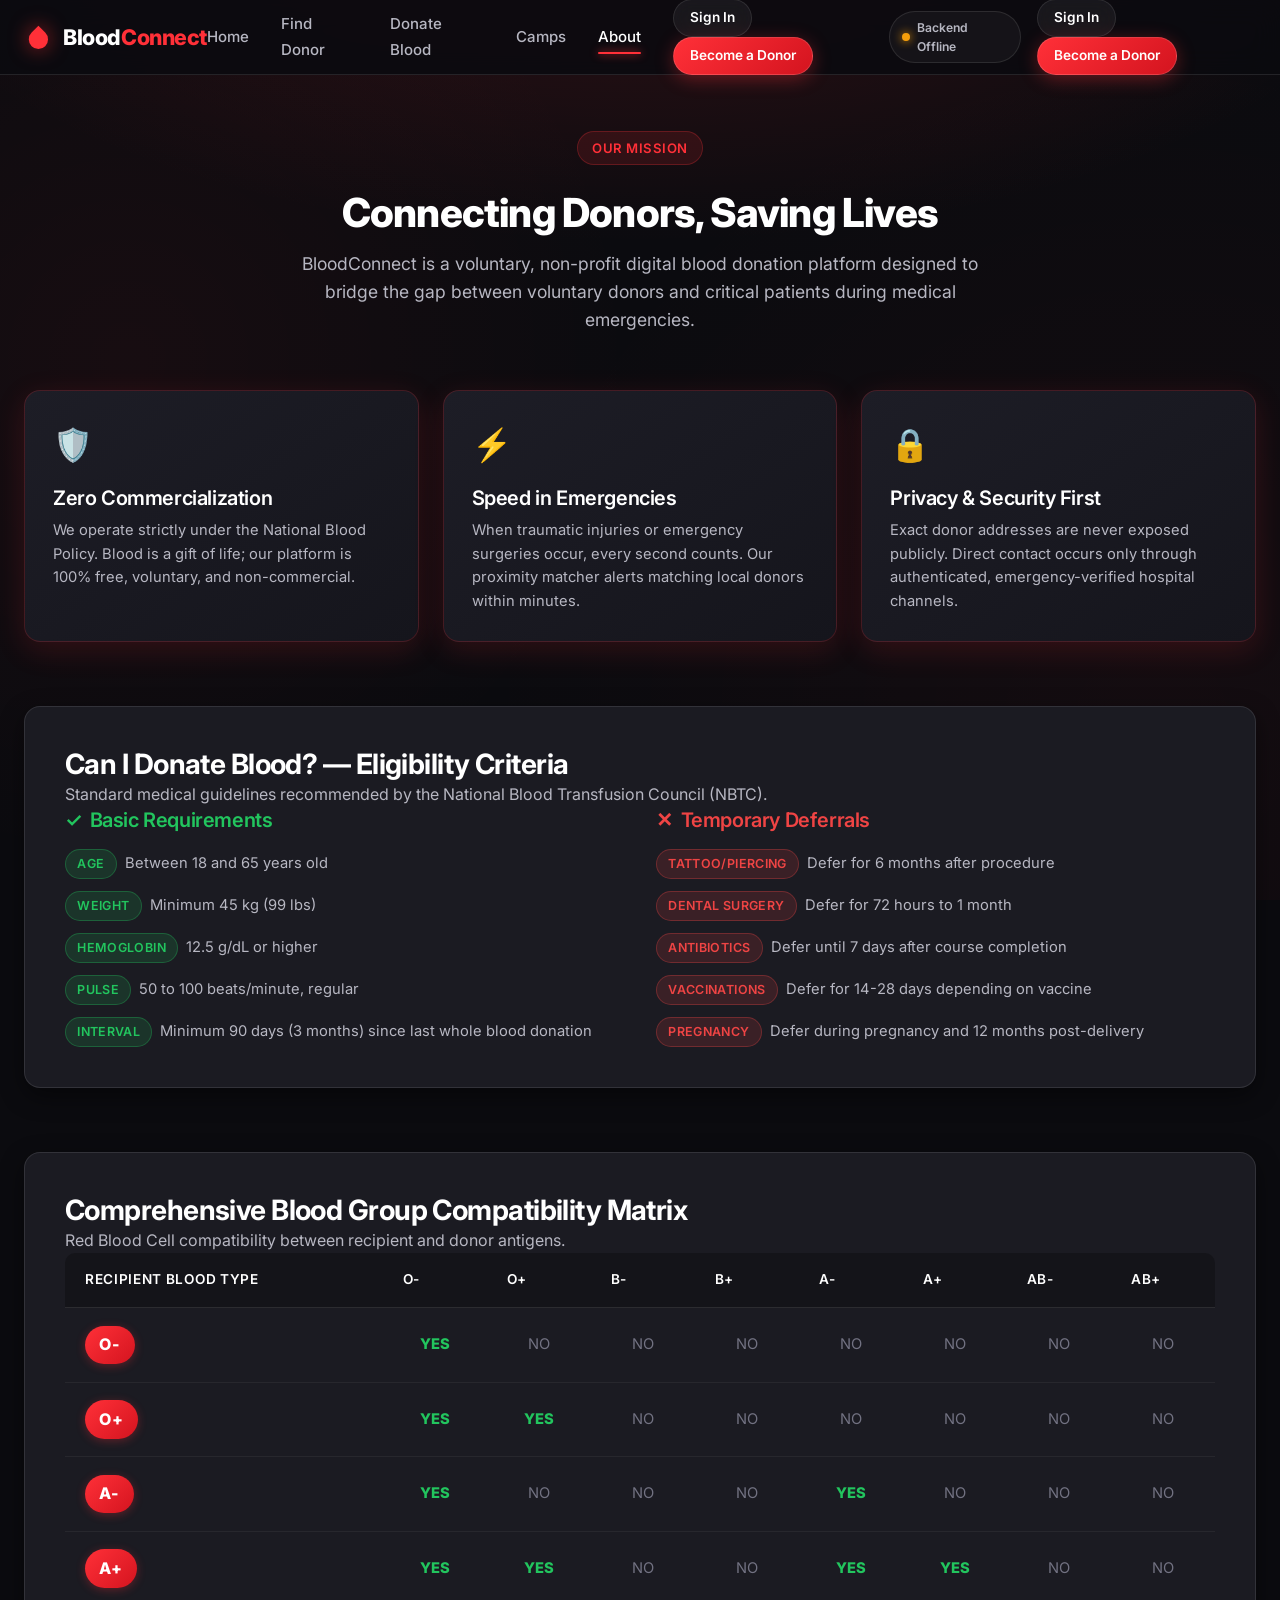
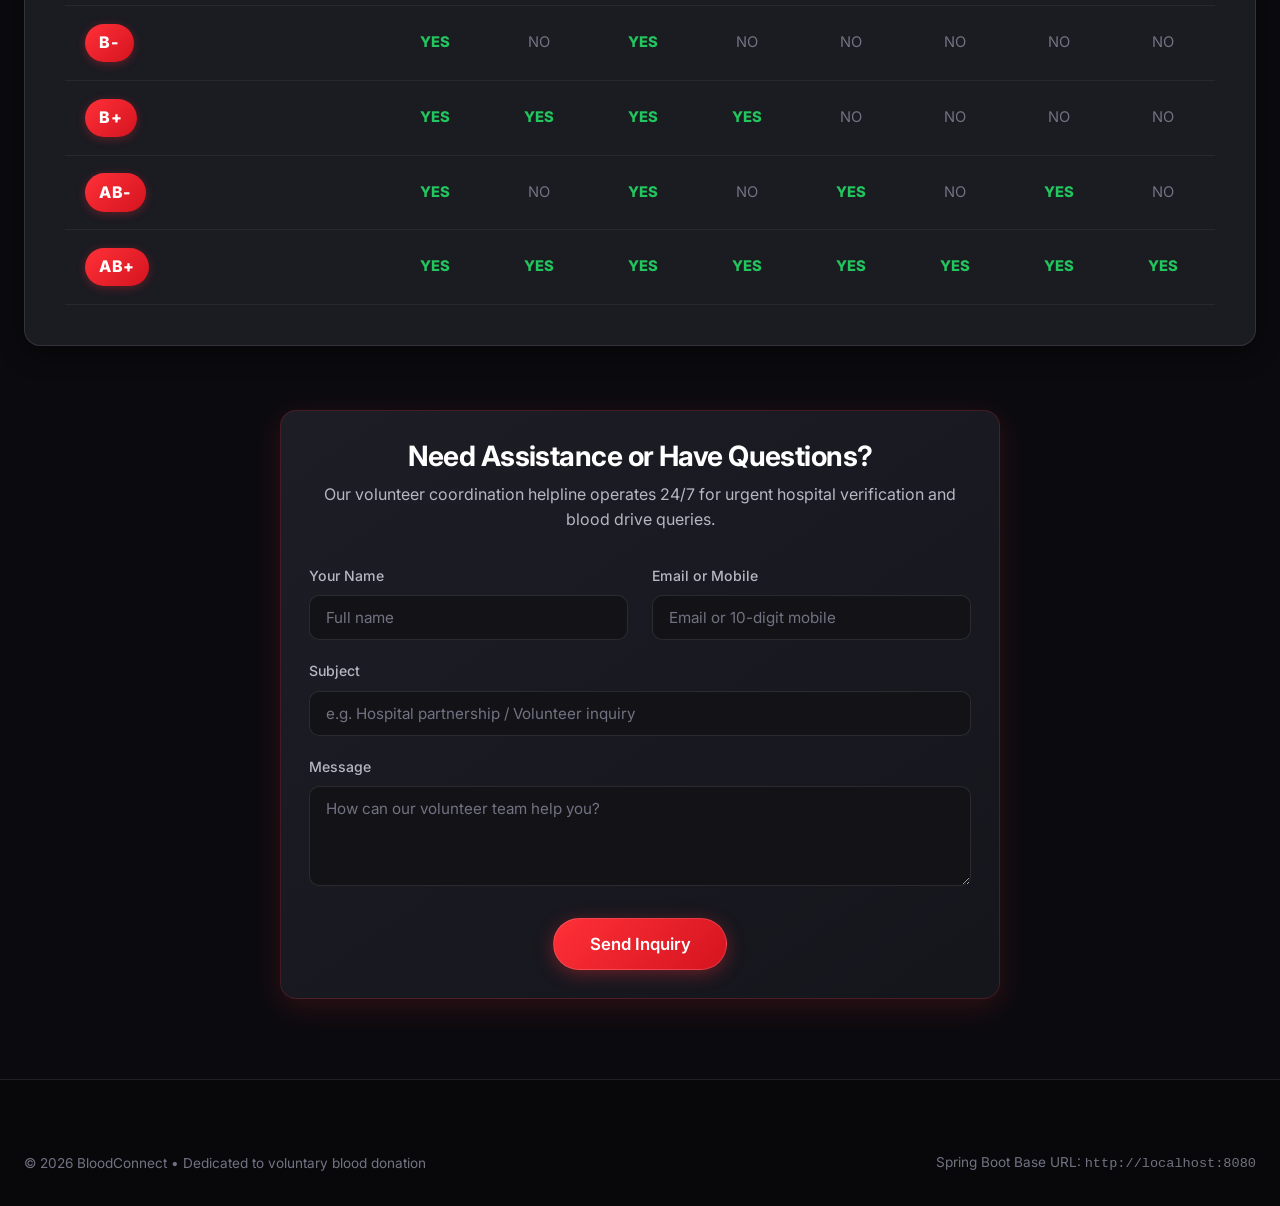
==== frontend/about.html @ c947b21f "base structure of backend and frontend" ====
<!DOCTYPE html>
<html lang="en">
<head>
  <meta charset="UTF-8">
  <meta name="viewport" content="width=device-width, initial-scale=1.0">
  <title>About Us & Donation Guidelines — BloodConnect</title>
  <link rel="stylesheet" href="css/style.css">
  <link rel="stylesheet" href="css/components.css">
  <link rel="icon" href="data:image/svg+xml,<svg xmlns='http://www.w3.org/2000/svg' viewBox='0 0 24 24' fill='%23FF3038'><path d='M12 2.69l5.66 5.66a8 8 0 1 1-11.31 0z'/></svg>">
</head>
<body>

  <!-- Navigation -->
  <nav class="navbar">
    <div class="container navbar-container">
      <a href="index.html" class="brand-logo">
        <svg viewBox="0 0 24 24" fill="none" xmlns="http://www.w3.org/2000/svg">
          <path d="M12 2.69l5.66 5.66a8 8 0 1 1-11.31 0z" fill="#FF3038"/>
        </svg>
        <span>Blood<span class="highlight">Connect</span></span>
      </a>

      <ul class="nav-menu">
        <li><a href="index.html" class="nav-link">Home</a></li>
        <li><a href="search.html" class="nav-link">Find Donor</a></li>
        <li><a href="register.html" class="nav-link">Donate Blood</a></li>
        <li><a href="camps.html" class="nav-link">Camps</a></li>
        <li><a href="about.html" class="nav-link active">About</a></li>
        <li class="nav-actions-mobile" id="nav-mobile-auth-actions"></li>
      </ul>

      <div class="nav-actions">
        <div class="backend-status-pill" id="backend-status-indicator" title="Backend Status">
          <span class="backend-status-dot offline"></span>
          <span class="backend-status-text">Checking API...</span>
        </div>
        <div id="nav-auth-actions"></div>
      </div>

      <button class="mobile-nav-toggle" aria-label="Toggle Navigation">
        <svg width="24" height="24" viewBox="0 0 24 24" fill="none" stroke="currentColor" stroke-width="2">
          <line x1="3" y1="12" x2="21" y2="12"></line>
          <line x1="3" y1="6" x2="21" y2="6"></line>
          <line x1="3" y1="18" x2="21" y2="18"></line>
        </svg>
      </button>
    </div>
  </nav>

  <!-- Hero Header -->
  <section class="section" style="padding-top:3.5rem; padding-bottom:2rem;">
    <div class="container">
      <div class="section-header">
        <span class="section-tag">Our Mission</span>
        <h1 style="font-size:2.5rem; margin-top:0.4rem;">Connecting Donors, Saving Lives</h1>
        <p>
          BloodConnect is a voluntary, non-profit digital blood donation platform designed to bridge the gap between voluntary donors and critical patients during medical emergencies.
        </p>
      </div>

      <!-- Core Values 3-Col -->
      <div class="grid grid-3" style="margin-bottom:4rem;">
        <div class="card card-glow">
          <div style="font-size:2rem; margin-bottom:1rem;">🛡️</div>
          <h4>Zero Commercialization</h4>
          <p style="margin-top:0.5rem; font-size:0.92rem;">
            We operate strictly under the National Blood Policy. Blood is a gift of life; our platform is 100% free, voluntary, and non-commercial.
          </p>
        </div>

        <div class="card card-glow">
          <div style="font-size:2rem; margin-bottom:1rem;">⚡</div>
          <h4>Speed in Emergencies</h4>
          <p style="margin-top:0.5rem; font-size:0.92rem;">
            When traumatic injuries or emergency surgeries occur, every second counts. Our proximity matcher alerts matching local donors within minutes.
          </p>
        </div>

        <div class="card card-glow">
          <div style="font-size:2rem; margin-bottom:1rem;">🔒</div>
          <h4>Privacy & Security First</h4>
          <p style="margin-top:0.5rem; font-size:0.92rem;">
            Exact donor addresses are never exposed publicly. Direct contact occurs only through authenticated, emergency-verified hospital channels.
          </p>
        </div>
      </div>

      <!-- Eligibility Checklist Section -->
      <div id="eligibility" class="card" style="padding:2.5rem; margin-bottom:4rem;">
        <div class="panel-header">
          <div>
            <h3>Can I Donate Blood? — Eligibility Criteria</h3>
            <p>Standard medical guidelines recommended by the National Blood Transfusion Council (NBTC).</p>
          </div>
        </div>

        <div class="grid grid-2" style="gap:2rem;">
          <div>
            <h4 style="color:var(--success); margin-bottom:1rem; display:flex; align-items:center; gap:0.5rem;">
              <span>✓</span> Basic Requirements
            </h4>
            <ul style="list-style:none; display:flex; flex-direction:column; gap:0.75rem; font-size:0.92rem; color:var(--text-secondary);">
              <li style="display:flex; align-items:center; gap:0.5rem;">
                <span class="badge badge-success">Age</span> Between 18 and 65 years old
              </li>
              <li style="display:flex; align-items:center; gap:0.5rem;">
                <span class="badge badge-success">Weight</span> Minimum 45 kg (99 lbs)
              </li>
              <li style="display:flex; align-items:center; gap:0.5rem;">
                <span class="badge badge-success">Hemoglobin</span> 12.5 g/dL or higher
              </li>
              <li style="display:flex; align-items:center; gap:0.5rem;">
                <span class="badge badge-success">Pulse</span> 50 to 100 beats/minute, regular
              </li>
              <li style="display:flex; align-items:center; gap:0.5rem;">
                <span class="badge badge-success">Interval</span> Minimum 90 days (3 months) since last whole blood donation
              </li>
            </ul>
          </div>

          <div>
            <h4 style="color:var(--danger); margin-bottom:1rem; display:flex; align-items:center; gap:0.5rem;">
              <span>✕</span> Temporary Deferrals
            </h4>
            <ul style="list-style:none; display:flex; flex-direction:column; gap:0.75rem; font-size:0.92rem; color:var(--text-secondary);">
              <li style="display:flex; align-items:center; gap:0.5rem;">
                <span class="badge badge-danger">Tattoo/Piercing</span> Defer for 6 months after procedure
              </li>
              <li style="display:flex; align-items:center; gap:0.5rem;">
                <span class="badge badge-danger">Dental Surgery</span> Defer for 72 hours to 1 month
              </li>
              <li style="display:flex; align-items:center; gap:0.5rem;">
                <span class="badge badge-danger">Antibiotics</span> Defer until 7 days after course completion
              </li>
              <li style="display:flex; align-items:center; gap:0.5rem;">
                <span class="badge badge-danger">Vaccinations</span> Defer for 14-28 days depending on vaccine
              </li>
              <li style="display:flex; align-items:center; gap:0.5rem;">
                <span class="badge badge-danger">Pregnancy</span> Defer during pregnancy and 12 months post-delivery
              </li>
            </ul>
          </div>
        </div>
      </div>

      <!-- Compatibility Matrix -->
      <div id="compatibility" class="card" style="padding:2.5rem; margin-bottom:4rem;">
        <div class="panel-header">
          <div>
            <h3>Comprehensive Blood Group Compatibility Matrix</h3>
            <p>Red Blood Cell compatibility between recipient and donor antigens.</p>
          </div>
        </div>

        <div class="table-responsive">
          <table class="table" style="text-align:center;">
            <thead>
              <tr>
                <th style="text-align:left;">Recipient Blood Type</th>
                <th>O-</th>
                <th>O+</th>
                <th>B-</th>
                <th>B+</th>
                <th>A-</th>
                <th>A+</th>
                <th>AB-</th>
                <th>AB+</th>
              </tr>
            </thead>
            <tbody>
              <tr>
                <td style="text-align:left; font-weight:700;"><span class="badge badge-blood">O-</span></td>
                <td style="color:var(--success); font-weight:800;">YES</td>
                <td style="color:var(--text-muted);">NO</td>
                <td style="color:var(--text-muted);">NO</td>
                <td style="color:var(--text-muted);">NO</td>
                <td style="color:var(--text-muted);">NO</td>
                <td style="color:var(--text-muted);">NO</td>
                <td style="color:var(--text-muted);">NO</td>
                <td style="color:var(--text-muted);">NO</td>
              </tr>
              <tr>
                <td style="text-align:left; font-weight:700;"><span class="badge badge-blood">O+</span></td>
                <td style="color:var(--success); font-weight:800;">YES</td>
                <td style="color:var(--success); font-weight:800;">YES</td>
                <td style="color:var(--text-muted);">NO</td>
                <td style="color:var(--text-muted);">NO</td>
                <td style="color:var(--text-muted);">NO</td>
                <td style="color:var(--text-muted);">NO</td>
                <td style="color:var(--text-muted);">NO</td>
                <td style="color:var(--text-muted);">NO</td>
              </tr>
              <tr>
                <td style="text-align:left; font-weight:700;"><span class="badge badge-blood">A-</span></td>
                <td style="color:var(--success); font-weight:800;">YES</td>
                <td style="color:var(--text-muted);">NO</td>
                <td style="color:var(--text-muted);">NO</td>
                <td style="color:var(--text-muted);">NO</td>
                <td style="color:var(--success); font-weight:800;">YES</td>
                <td style="color:var(--text-muted);">NO</td>
                <td style="color:var(--text-muted);">NO</td>
                <td style="color:var(--text-muted);">NO</td>
              </tr>
              <tr>
                <td style="text-align:left; font-weight:700;"><span class="badge badge-blood">A+</span></td>
                <td style="color:var(--success); font-weight:800;">YES</td>
                <td style="color:var(--success); font-weight:800;">YES</td>
                <td style="color:var(--text-muted);">NO</td>
                <td style="color:var(--text-muted);">NO</td>
                <td style="color:var(--success); font-weight:800;">YES</td>
                <td style="color:var(--success); font-weight:800;">YES</td>
                <td style="color:var(--text-muted);">NO</td>
                <td style="color:var(--text-muted);">NO</td>
              </tr>
              <tr>
                <td style="text-align:left; font-weight:700;"><span class="badge badge-blood">B-</span></td>
                <td style="color:var(--success); font-weight:800;">YES</td>
                <td style="color:var(--text-muted);">NO</td>
                <td style="color:var(--success); font-weight:800;">YES</td>
                <td style="color:var(--text-muted);">NO</td>
                <td style="color:var(--text-muted);">NO</td>
                <td style="color:var(--text-muted);">NO</td>
                <td style="color:var(--text-muted);">NO</td>
                <td style="color:var(--text-muted);">NO</td>
              </tr>
              <tr>
                <td style="text-align:left; font-weight:700;"><span class="badge badge-blood">B+</span></td>
                <td style="color:var(--success); font-weight:800;">YES</td>
                <td style="color:var(--success); font-weight:800;">YES</td>
                <td style="color:var(--success); font-weight:800;">YES</td>
                <td style="color:var(--success); font-weight:800;">YES</td>
                <td style="color:var(--text-muted);">NO</td>
                <td style="color:var(--text-muted);">NO</td>
                <td style="color:var(--text-muted);">NO</td>
                <td style="color:var(--text-muted);">NO</td>
              </tr>
              <tr>
                <td style="text-align:left; font-weight:700;"><span class="badge badge-blood">AB-</span></td>
                <td style="color:var(--success); font-weight:800;">YES</td>
                <td style="color:var(--text-muted);">NO</td>
                <td style="color:var(--success); font-weight:800;">YES</td>
                <td style="color:var(--text-muted);">NO</td>
                <td style="color:var(--success); font-weight:800;">YES</td>
                <td style="color:var(--text-muted);">NO</td>
                <td style="color:var(--success); font-weight:800;">YES</td>
                <td style="color:var(--text-muted);">NO</td>
              </tr>
              <tr>
                <td style="text-align:left; font-weight:700;"><span class="badge badge-blood">AB+</span></td>
                <td style="color:var(--success); font-weight:800;">YES</td>
                <td style="color:var(--success); font-weight:800;">YES</td>
                <td style="color:var(--success); font-weight:800;">YES</td>
                <td style="color:var(--success); font-weight:800;">YES</td>
                <td style="color:var(--success); font-weight:800;">YES</td>
                <td style="color:var(--success); font-weight:800;">YES</td>
                <td style="color:var(--success); font-weight:800;">YES</td>
                <td style="color:var(--success); font-weight:800;">YES</td>
              </tr>
            </tbody>
          </table>
        </div>
      </div>

      <!-- Contact Us / Emergency Support Form -->
      <div class="card card-glow" style="max-width:720px; margin:0 auto 3rem;">
        <h3 style="margin-bottom:0.5rem; text-align:center;">Need Assistance or Have Questions?</h3>
        <p style="text-align:center; color:var(--text-secondary); margin-bottom:2rem;">
          Our volunteer coordination helpline operates 24/7 for urgent hospital verification and blood drive queries.
        </p>

        <form onsubmit="event.preventDefault(); showToast('Message Sent', 'Thank you! Our support coordinator will reach out shortly.', 'success'); this.reset();">
          <div class="grid grid-2">
            <div class="form-group">
              <label class="form-label">Your Name</label>
              <input type="text" class="form-control" placeholder="Full name" required>
            </div>
            <div class="form-group">
              <label class="form-label">Email or Mobile</label>
              <input type="text" class="form-control" placeholder="Email or 10-digit mobile" required>
            </div>
          </div>
          <div class="form-group">
            <label class="form-label">Subject</label>
            <input type="text" class="form-control" placeholder="e.g. Hospital partnership / Volunteer inquiry" required>
          </div>
          <div class="form-group">
            <label class="form-label">Message</label>
            <textarea class="form-control" placeholder="How can our volunteer team help you?" required></textarea>
          </div>
          <div style="text-align:center; margin-top:1.5rem;">
            <button type="submit" class="btn btn-primary btn-lg">Send Inquiry</button>
          </div>
        </form>
      </div>
    </div>
  </section>

  <!-- Footer -->
  <footer class="footer">
    <div class="container">
      <div class="footer-bottom" style="border:none; padding:0;">
        <div>© 2026 BloodConnect • Dedicated to voluntary blood donation</div>
        <div>Spring Boot Base URL: <code>http://localhost:8080</code></div>
      </div>
    </div>
  </footer>

  <script src="js/api.js"></script>
  <script src="js/common.js"></script>
</body>
</html>
---- frontend/css/style.css ----
/* ==========================================================================
   BloodConnect — Core Design System & Styling
   Theme: Dark Charcoal (#0B0B0F) & Electric Crimson (#FF3038)
   ========================================================================== */

@import url('https://fonts.googleapis.com/css2?family=Inter:wght@300;400;500;600;700;800&family=JetBrains+Mono:wght@400;600&display=swap');

:root {
  /* Color Palette */
  --bg-main: #0B0B0F;
  --bg-secondary: #141419;
  --bg-card: #1B1B22;
  --bg-card-hover: #22222C;
  --bg-input: #121217;
  
  --primary-red: #FF3038;
  --hover-red: #E51D2A;
  --primary-red-glow: rgba(255, 48, 56, 0.35);
  --primary-red-soft: rgba(255, 48, 56, 0.12);
  --primary-red-gradient: linear-gradient(135deg, #FF3038 0%, #D4141F 100%);
  --glow-gradient: radial-gradient(circle at center, rgba(255, 48, 56, 0.22) 0%, transparent 70%);

  --text-main: #FFFFFF;
  --text-secondary: #B7B7C2;
  --text-muted: #727282;

  --border-color: rgba(255, 255, 255, 0.10);
  --border-light: rgba(255, 255, 255, 0.05);
  --border-focus: rgba(255, 48, 56, 0.6);

  --success: #22C55E;
  --success-soft: rgba(34, 197, 94, 0.15);
  --warning: #F59E0B;
  --warning-soft: rgba(245, 158, 11, 0.15);
  --danger: #EF4444;
  --danger-soft: rgba(239, 68, 68, 0.15);
  --info: #38BDF8;
  --info-soft: rgba(56, 189, 248, 0.15);

  /* Typography */
  --font-sans: 'Inter', -apple-system, BlinkMacSystemFont, 'Segoe UI', Roboto, Helvetica, Arial, sans-serif;
  --font-mono: 'JetBrains Mono', monospace;

  /* Shadows */
  --shadow-sm: 0 2px 8px rgba(0, 0, 0, 0.3);
  --shadow-md: 0 8px 24px rgba(0, 0, 0, 0.45);
  --shadow-lg: 0 16px 40px rgba(0, 0, 0, 0.6);
  --shadow-red-glow: 0 0 25px rgba(255, 48, 56, 0.3);
  --shadow-red-card: 0 8px 30px rgba(255, 48, 56, 0.15);

  /* Radii */
  --radius-sm: 6px;
  --radius-md: 10px;
  --radius-lg: 16px;
  --radius-xl: 24px;
  --radius-pill: 9999px;

  /* Transitions */
  --transition-fast: 0.15s ease;
  --transition-normal: 0.25s ease;
  --transition-smooth: 0.4s cubic-bezier(0.16, 1, 0.3, 1);
}

/* Base Reset */
*, *::before, *::after {
  box-sizing: border-box;
  margin: 0;
  padding: 0;
}

html {
  font-size: 16px;
  scroll-behavior: smooth;
}

body {
  font-family: var(--font-sans);
  background-color: var(--bg-main);
  background-image: 
    radial-gradient(ellipse 90% 60% at 50% -15%, rgba(255, 48, 56, 0.18), transparent 70%),
    radial-gradient(circle at 10% 40%, rgba(255, 48, 56, 0.05), transparent 40%),
    radial-gradient(circle at 90% 80%, rgba(255, 48, 56, 0.04), transparent 50%);
  background-attachment: fixed;
  color: var(--text-main);
  min-height: 100vh;
  line-height: 1.6;
  -webkit-font-smoothing: antialiased;
  -moz-osx-font-smoothing: grayscale;
  overflow-x: hidden;
}

::selection {
  background: var(--primary-red);
  color: #FFFFFF;
}

/* Headings */
h1, h2, h3, h4, h5, h6 {
  color: var(--text-main);
  font-weight: 700;
  line-height: 1.25;
  letter-spacing: -0.02em;
}

h1 { font-size: clamp(2.2rem, 4vw + 1rem, 3.8rem); font-weight: 800; }
h2 { font-size: clamp(1.8rem, 2.5vw + 0.8rem, 2.6rem); }
h3 { font-size: clamp(1.3rem, 1.5vw + 0.6rem, 1.75rem); }
h4 { font-size: 1.25rem; font-weight: 600; }
h5 { font-size: 1.1rem; }
h6 { font-size: 0.95rem; text-transform: uppercase; letter-spacing: 0.08em; color: var(--text-muted); }

p {
  color: var(--text-secondary);
  font-size: 1rem;
}

a {
  color: var(--primary-red);
  text-decoration: none;
  transition: color var(--transition-fast);
}

a:hover {
  color: var(--hover-red);
}

img, svg {
  max-width: 100%;
  display: inline-block;
  vertical-align: middle;
}

/* Layout Utilities */
.container {
  width: 100%;
  max-width: 1280px;
  margin-left: auto;
  margin-right: auto;
  padding-left: 1.5rem;
  padding-right: 1.5rem;
}

.container-sm {
  max-width: 900px;
  margin: 0 auto;
  padding: 0 1.5rem;
}

.section {
  padding: 5rem 0;
  position: relative;
}

.section-header {
  text-align: center;
  max-width: 680px;
  margin: 0 auto 3.5rem;
}

.section-header .section-tag {
  display: inline-flex;
  align-items: center;
  gap: 0.5rem;
  padding: 0.35rem 0.9rem;
  border-radius: var(--radius-pill);
  background: var(--primary-red-soft);
  color: var(--primary-red);
  font-size: 0.82rem;
  font-weight: 600;
  letter-spacing: 0.04em;
  text-transform: uppercase;
  margin-bottom: 1rem;
  border: 1px solid rgba(255, 48, 56, 0.25);
}

.section-header p {
  margin-top: 0.75rem;
  font-size: 1.1rem;
}

/* Flex & Grid */
.flex { display: flex; }
.flex-col { flex-direction: column; }
.items-center { align-items: center; }
.justify-between { justify-content: space-between; }
.justify-center { justify-content: center; }
.gap-1 { gap: 0.5rem; }
.gap-2 { gap: 1rem; }
.gap-3 { gap: 1.5rem; }
.gap-4 { gap: 2rem; }

.grid {
  display: grid;
  gap: 1.5rem;
}

.grid-2 { grid-template-columns: repeat(2, 1fr); }
.grid-3 { grid-template-columns: repeat(3, 1fr); }
.grid-4 { grid-template-columns: repeat(4, 1fr); }

/* Buttons */
.btn {
  display: inline-flex;
  align-items: center;
  justify-content: center;
  gap: 0.6rem;
  padding: 0.75rem 1.6rem;
  font-size: 0.95rem;
  font-weight: 600;
  font-family: var(--font-sans);
  border-radius: var(--radius-pill);
  cursor: pointer;
  border: 1px solid transparent;
  transition: all var(--transition-normal);
  text-align: center;
  white-space: nowrap;
  user-select: none;
}

.btn:active {
  transform: scale(0.98);
}

.btn-primary {
  background: var(--primary-red-gradient);
  color: #FFFFFF;
  border: 1px solid rgba(255, 255, 255, 0.15);
  box-shadow: 0 4px 18px rgba(255, 48, 56, 0.35);
}

.btn-primary:hover {
  background: linear-gradient(135deg, #E51D2A 0%, #B90F18 100%);
  color: #FFFFFF;
  box-shadow: 0 6px 25px rgba(255, 48, 56, 0.5);
  transform: translateY(-2px);
}

.btn-secondary {
  background: rgba(255, 255, 255, 0.06);
  color: var(--text-main);
  border: 1px solid var(--border-color);
  backdrop-filter: blur(10px);
}

.btn-secondary:hover {
  background: rgba(255, 255, 255, 0.12);
  color: #FFFFFF;
  border-color: rgba(255, 255, 255, 0.25);
  transform: translateY(-2px);
}

.btn-outline {
  background: transparent;
  color: var(--primary-red);
  border: 1px solid var(--primary-red);
}

.btn-outline:hover {
  background: var(--primary-red-soft);
  color: #FFFFFF;
  border-color: var(--hover-red);
  box-shadow: 0 0 16px rgba(255, 48, 56, 0.25);
}

.btn-ghost {
  background: transparent;
  color: var(--text-secondary);
}

.btn-ghost:hover {
  background: rgba(255, 255, 255, 0.05);
  color: var(--text-main);
}

.btn-sm {
  padding: 0.45rem 1rem;
  font-size: 0.85rem;
}

.btn-lg {
  padding: 0.95rem 2.2rem;
  font-size: 1.05rem;
}

.btn-block {
  width: 100%;
}

.btn:disabled, .btn.disabled {
  opacity: 0.5;
  cursor: not-allowed;
  transform: none !important;
  box-shadow: none !important;
}

/* Cards */
.card {
  background: var(--bg-card);
  border: 1px solid var(--border-color);
  border-radius: var(--radius-lg);
  padding: 1.75rem;
  box-shadow: var(--shadow-md);
  transition: transform var(--transition-normal), border-color var(--transition-normal), box-shadow var(--transition-normal);
  position: relative;
  overflow: hidden;
}

.card:hover {
  border-color: rgba(255, 48, 56, 0.3);
  box-shadow: 0 12px 35px rgba(0, 0, 0, 0.5), 0 0 20px rgba(255, 48, 56, 0.08);
  transform: translateY(-3px);
}

.card-glow {
  background: linear-gradient(145deg, #1D1D26 0%, #15151C 100%);
  border: 1px solid rgba(255, 48, 56, 0.2);
  box-shadow: var(--shadow-red-card);
}

/* Forms */
.form-group {
  margin-bottom: 1.25rem;
  position: relative;
}

.form-label {
  display: block;
  font-size: 0.88rem;
  font-weight: 500;
  color: var(--text-secondary);
  margin-bottom: 0.5rem;
}

.form-label .required {
  color: var(--primary-red);
}

.form-control, .form-select {
  width: 100%;
  padding: 0.75rem 1rem;
  font-size: 0.95rem;
  font-family: var(--font-sans);
  background: var(--bg-input);
  color: var(--text-main);
  border: 1px solid var(--border-color);
  border-radius: var(--radius-md);
  outline: none;
  transition: all var(--transition-fast);
}

.form-control:focus, .form-select:focus {
  border-color: var(--border-focus);
  box-shadow: 0 0 0 3px rgba(255, 48, 56, 0.15);
  background: #17171E;
}

.form-control::placeholder {
  color: var(--text-muted);
}

textarea.form-control {
  min-height: 100px;
  resize: vertical;
}

.form-check {
  display: flex;
  align-items: flex-start;
  gap: 0.75rem;
  cursor: pointer;
  user-select: none;
  font-size: 0.9rem;
  color: var(--text-secondary);
}

.form-check input[type="checkbox"] {
  width: 18px;
  height: 18px;
  accent-color: var(--primary-red);
  cursor: pointer;
  margin-top: 3px;
}

.form-feedback {
  font-size: 0.8rem;
  margin-top: 0.35rem;
  color: var(--danger);
  display: none;
}

.form-feedback.show {
  display: block;
}

.input-with-icon {
  position: relative;
}

.input-with-icon svg, .input-with-icon i {
  position: absolute;
  left: 1rem;
  top: 50%;
  transform: translateY(-50%);
  color: var(--text-muted);
  pointer-events: none;
}

.input-with-icon .form-control {
  padding-left: 2.75rem;
}

/* Badges */
.badge {
  display: inline-flex;
  align-items: center;
  gap: 0.35rem;
  padding: 0.25rem 0.7rem;
  border-radius: var(--radius-pill);
  font-size: 0.78rem;
  font-weight: 600;
  text-transform: uppercase;
  letter-spacing: 0.03em;
}

.badge-blood {
  background: var(--primary-red-gradient);
  color: #FFFFFF;
  font-size: 1rem;
  font-weight: 800;
  padding: 0.4rem 0.9rem;
  box-shadow: 0 2px 10px rgba(255, 48, 56, 0.3);
}

.badge-success { background: var(--success-soft); color: var(--success); border: 1px solid rgba(34, 197, 94, 0.3); }
.badge-warning { background: var(--warning-soft); color: var(--warning); border: 1px solid rgba(245, 158, 11, 0.3); }
.badge-danger { background: var(--danger-soft); color: var(--danger); border: 1px solid rgba(239, 68, 68, 0.3); }
.badge-info { background: var(--info-soft); color: var(--info); border: 1px solid rgba(56, 189, 248, 0.3); }

/* Tables */
.table-responsive {
  width: 100%;
  overflow-x: auto;
  -webkit-overflow-scrolling: touch;
}

.table {
  width: 100%;
  border-collapse: separate;
  border-spacing: 0;
  color: var(--text-secondary);
}

.table th {
  background: var(--bg-secondary);
  color: var(--text-main);
  font-weight: 600;
  font-size: 0.85rem;
  text-transform: uppercase;
  letter-spacing: 0.05em;
  padding: 1rem 1.25rem;
  text-align: left;
  border-bottom: 1px solid var(--border-color);
}

.table th:first-child { border-top-left-radius: var(--radius-md); }
.table th:last-child { border-top-right-radius: var(--radius-md); }

.table td {
  padding: 1.1rem 1.25rem;
  font-size: 0.92rem;
  border-bottom: 1px solid var(--border-light);
  background: var(--bg-card);
  transition: background var(--transition-fast);
}

.table tr:hover td {
  background: #202029;
}

/* Modals */
.modal-backdrop {
  position: fixed;
  inset: 0;
  background: rgba(11, 11, 15, 0.82);
  backdrop-filter: blur(8px);
  z-index: 1000;
  display: flex;
  align-items: center;
  justify-content: center;
  padding: 1.5rem;
  opacity: 0;
  pointer-events: none;
  transition: opacity var(--transition-normal);
}

.modal-backdrop.active {
  opacity: 1;
  pointer-events: auto;
}

.modal-dialog {
  background: var(--bg-card);
  border: 1px solid var(--border-color);
  border-radius: var(--radius-lg);
  box-shadow: 0 20px 60px rgba(0, 0, 0, 0.7), 0 0 30px rgba(255, 48, 56, 0.15);
  width: 100%;
  max-width: 560px;
  max-height: 90vh;
  overflow-y: auto;
  transform: translateY(20px) scale(0.97);
  transition: transform var(--transition-smooth);
}

.modal-backdrop.active .modal-dialog {
  transform: translateY(0) scale(1);
}

.modal-header {
  padding: 1.5rem 1.75rem;
  border-bottom: 1px solid var(--border-color);
  display: flex;
  align-items: center;
  justify-content: space-between;
}

.modal-body {
  padding: 1.75rem;
}

.modal-footer {
  padding: 1.25rem 1.75rem;
  border-top: 1px solid var(--border-color);
  display: flex;
  align-items: center;
  justify-content: flex-end;
  gap: 1rem;
}

.modal-close {
  background: transparent;
  border: none;
  color: var(--text-muted);
  cursor: pointer;
  padding: 0.5rem;
  border-radius: var(--radius-sm);
  display: flex;
  align-items: center;
  justify-content: center;
  transition: color var(--transition-fast);
}

.modal-close:hover {
  color: var(--text-main);
  background: rgba(255, 255, 255, 0.08);
}

/* Animations */
@keyframes pulseGlow {
  0%, 100% {
    box-shadow: 0 0 15px rgba(255, 48, 56, 0.3);
    transform: scale(1);
  }
  50% {
    box-shadow: 0 0 30px rgba(255, 48, 56, 0.6);
    transform: scale(1.02);
  }
}

@keyframes heartbeat {
  0% { transform: scale(1); }
  14% { transform: scale(1.15); }
  28% { transform: scale(1); }
  42% { transform: scale(1.15); }
  70% { transform: scale(1); }
}

@keyframes ecgScroll {
  0% { stroke-dashoffset: 1000; }
  100% { stroke-dashoffset: 0; }
}

.animate-pulse {
  animation: pulseGlow 3s infinite ease-in-out;
}

.animate-heartbeat {
  animation: heartbeat 1.8s infinite ease-in-out;
}

/* Responsive Utilities */
@media (max-width: 1024px) {
  .grid-4 { grid-template-columns: repeat(2, 1fr); }
  .grid-3 { grid-template-columns: repeat(2, 1fr); }
}

@media (max-width: 768px) {
  .section { padding: 3.5rem 0; }
  .grid-4, .grid-3, .grid-2 { grid-template-columns: 1fr; }
  .flex-mobile-col { flex-direction: column; }
  .hide-on-mobile { display: none !important; }
}

@media (max-width: 390px) {
  .container { padding-left: 1rem; padding-right: 1rem; }
  .btn { width: 100%; }
}
---- frontend/css/components.css ----
/* ==========================================================================
   BloodConnect — Components (Navbar, Footer, Toasts, Cards, Badges)
   ========================================================================== */

/* --- Top Announcement / Emergency Alert Bar --- */
.emergency-ticker {
  background: linear-gradient(90deg, #7A0C13 0%, #B90F18 50%, #7A0C13 100%);
  color: #FFFFFF;
  padding: 0.45rem 1rem;
  font-size: 0.82rem;
  font-weight: 500;
  display: flex;
  align-items: center;
  justify-content: center;
  gap: 0.75rem;
  border-bottom: 1px solid rgba(255, 255, 255, 0.1);
  position: relative;
  z-index: 101;
}

.emergency-ticker .badge-urgent {
  background: #FFFFFF;
  color: #B90F18;
  font-weight: 700;
  padding: 0.15rem 0.5rem;
  border-radius: var(--radius-pill);
  font-size: 0.75rem;
  text-transform: uppercase;
}

/* --- Main Navigation Bar --- */
.navbar {
  position: sticky;
  top: 0;
  z-index: 100;
  background: rgba(11, 11, 15, 0.88);
  backdrop-filter: blur(14px);
  -webkit-backdrop-filter: blur(14px);
  border-bottom: 1px solid var(--border-color);
  transition: all var(--transition-normal);
}

.navbar-container {
  display: flex;
  align-items: center;
  justify-content: space-between;
  height: 74px;
}

.brand-logo {
  display: flex;
  align-items: center;
  gap: 0.65rem;
  font-size: 1.35rem;
  font-weight: 800;
  color: var(--text-main);
  letter-spacing: -0.02em;
}

.brand-logo svg {
  width: 32px;
  height: 32px;
  filter: drop-shadow(0 0 10px rgba(255, 48, 56, 0.6));
}

.brand-logo span.highlight {
  color: var(--primary-red);
}

.nav-menu {
  display: flex;
  align-items: center;
  gap: 2rem;
  list-style: none;
}

.nav-link {
  color: var(--text-secondary);
  font-size: 0.94rem;
  font-weight: 500;
  transition: color var(--transition-fast);
  position: relative;
  padding: 0.5rem 0;
}

.nav-link:hover, .nav-link.active {
  color: var(--text-main);
}

.nav-link.active::after {
  content: '';
  position: absolute;
  bottom: 0;
  left: 0;
  width: 100%;
  height: 2px;
  background: var(--primary-red);
  border-radius: 2px;
  box-shadow: 0 0 8px var(--primary-red);
}

.nav-actions {
  display: flex;
  align-items: center;
  gap: 1rem;
}

/* Backend Status Pill */
.backend-status-pill {
  display: inline-flex;
  align-items: center;
  gap: 0.45rem;
  padding: 0.35rem 0.75rem;
  background: rgba(255, 255, 255, 0.04);
  border: 1px solid var(--border-color);
  border-radius: var(--radius-pill);
  font-size: 0.76rem;
  font-weight: 600;
  color: var(--text-secondary);
  cursor: pointer;
  transition: all var(--transition-fast);
}

.backend-status-pill:hover {
  background: rgba(255, 255, 255, 0.08);
  border-color: rgba(255, 255, 255, 0.2);
}

.backend-status-dot {
  width: 8px;
  height: 8px;
  border-radius: 50%;
  background: #64748B;
}

.backend-status-dot.online {
  background: var(--success);
  box-shadow: 0 0 10px var(--success);
}

.backend-status-dot.offline {
  background: var(--warning);
  box-shadow: 0 0 10px var(--warning);
}

/* User Menu in Nav */
.user-menu-wrapper {
  position: relative;
}

.user-profile-btn {
  display: flex;
  align-items: center;
  gap: 0.65rem;
  padding: 0.35rem 0.85rem 0.35rem 0.45rem;
  border-radius: var(--radius-pill);
  background: var(--bg-card);
  border: 1px solid var(--border-color);
  color: var(--text-main);
  cursor: pointer;
  font-family: var(--font-sans);
  font-size: 0.88rem;
  transition: all var(--transition-fast);
}

.user-profile-btn:hover {
  border-color: var(--primary-red);
}

.user-avatar-circle {
  width: 32px;
  height: 32px;
  border-radius: 50%;
  background: var(--primary-red-gradient);
  display: flex;
  align-items: center;
  justify-content: center;
  font-weight: 700;
  font-size: 0.82rem;
  color: #FFFFFF;
}

.user-dropdown {
  position: absolute;
  right: 0;
  top: calc(100% + 10px);
  width: 220px;
  background: var(--bg-card);
  border: 1px solid var(--border-color);
  border-radius: var(--radius-md);
  box-shadow: var(--shadow-lg);
  padding: 0.5rem;
  display: none;
  z-index: 1000;
}

.user-dropdown.show {
  display: block;
}

.user-dropdown-item {
  display: flex;
  align-items: center;
  gap: 0.75rem;
  padding: 0.65rem 0.85rem;
  color: var(--text-secondary);
  font-size: 0.88rem;
  border-radius: var(--radius-sm);
  transition: all var(--transition-fast);
  cursor: pointer;
}

.user-dropdown-item:hover {
  background: rgba(255, 48, 56, 0.12);
  color: #FFFFFF;
}

.user-dropdown-item.text-danger:hover {
  background: rgba(239, 68, 68, 0.15);
  color: var(--danger);
}

/* Mobile Nav Toggle */
.mobile-nav-toggle {
  display: none;
  background: transparent;
  border: none;
  color: var(--text-main);
  padding: 0.5rem;
  cursor: pointer;
}

@media (max-width: 900px) {
  .mobile-nav-toggle { display: block; }
  .nav-menu {
    position: fixed;
    top: 74px;
    left: 0;
    width: 100%;
    background: var(--bg-secondary);
    border-bottom: 1px solid var(--border-color);
    flex-direction: column;
    align-items: flex-start;
    padding: 1.5rem;
    gap: 1.25rem;
    display: none;
  }
  .nav-menu.open {
    display: flex;
  }
  .nav-link { width: 100%; font-size: 1.05rem; }
  .nav-actions { display: none; }
  .nav-menu .nav-actions-mobile {
    display: flex;
    flex-direction: column;
    width: 100%;
    gap: 0.75rem;
    margin-top: 1rem;
    padding-top: 1rem;
    border-top: 1px solid var(--border-color);
  }
}

/* --- Hero Section Styling --- */
.hero {
  padding: 4.5rem 0 6rem;
  position: relative;
  overflow: hidden;
}

.hero-grid {
  display: grid;
  grid-template-columns: 1.15fr 0.85fr;
  align-items: center;
  gap: 3.5rem;
}

.hero-tagline {
  display: inline-flex;
  align-items: center;
  gap: 0.5rem;
  padding: 0.4rem 1rem;
  border-radius: var(--radius-pill);
  background: rgba(255, 48, 56, 0.12);
  border: 1px solid rgba(255, 48, 56, 0.3);
  color: var(--primary-red);
  font-size: 0.85rem;
  font-weight: 600;
  margin-bottom: 1.5rem;
}

.hero-headline {
  font-size: clamp(2.5rem, 5vw + 1rem, 4.2rem);
  font-weight: 800;
  line-height: 1.15;
  letter-spacing: -0.03em;
  margin-bottom: 1.5rem;
}

.hero-headline .text-gradient-red {
  background: linear-gradient(135deg, #FF3038 0%, #FF7A80 100%);
  -webkit-background-clip: text;
  -webkit-text-fill-color: transparent;
}

.hero-description {
  font-size: 1.2rem;
  color: var(--text-secondary);
  line-height: 1.6;
  margin-bottom: 2.5rem;
  max-width: 540px;
}

.hero-cta {
  display: flex;
  align-items: center;
  gap: 1.25rem;
  flex-wrap: wrap;
}

.hero-visual-wrapper {
  position: relative;
  display: flex;
  justify-content: center;
  align-items: center;
}

.hero-glow-sphere {
  position: absolute;
  width: 440px;
  height: 440px;
  border-radius: 50%;
  background: radial-gradient(circle, rgba(255, 48, 56, 0.28) 0%, rgba(255, 48, 56, 0.05) 50%, transparent 70%);
  filter: blur(30px);
  z-index: 1;
  pointer-events: none;
}

.hero-illustration-card {
  position: relative;
  z-index: 2;
  width: 100%;
  max-width: 420px;
  background: rgba(27, 27, 34, 0.85);
  backdrop-filter: blur(16px);
  border: 1px solid rgba(255, 48, 56, 0.3);
  border-radius: var(--radius-xl);
  padding: 2.25rem;
  box-shadow: 0 25px 60px rgba(0, 0, 0, 0.6), 0 0 35px rgba(255, 48, 56, 0.2);
}

.floating-pill {
  position: absolute;
  padding: 0.6rem 1rem;
  border-radius: var(--radius-pill);
  background: rgba(20, 20, 25, 0.9);
  backdrop-filter: blur(10px);
  border: 1px solid rgba(255, 255, 255, 0.15);
  font-size: 0.82rem;
  font-weight: 600;
  color: var(--text-main);
  display: flex;
  align-items: center;
  gap: 0.6rem;
  box-shadow: 0 10px 25px rgba(0, 0, 0, 0.4);
  z-index: 3;
}

.floating-pill.pill-top-right {
  top: -15px;
  right: -20px;
  border-color: rgba(34, 197, 94, 0.4);
}

.floating-pill.pill-bottom-left {
  bottom: -15px;
  left: -20px;
  border-color: rgba(255, 48, 56, 0.4);
}

@media (max-width: 1024px) {
  .hero-grid {
    grid-template-columns: 1fr;
    text-align: center;
    gap: 3rem;
  }
  .hero-description {
    margin-left: auto;
    margin-right: auto;
  }
  .hero-cta {
    justify-content: center;
  }
  .floating-pill.pill-top-right { right: 10px; }
  .floating-pill.pill-bottom-left { left: 10px; }
}

/* --- Stats Counter Section --- */
.stats-section {
  padding: 3rem 0;
  border-top: 1px solid var(--border-color);
  border-bottom: 1px solid var(--border-color);
  background: rgba(20, 20, 25, 0.5);
}

.stat-card {
  text-align: center;
  padding: 1.5rem 1rem;
  position: relative;
}

.stat-card:not(:last-child)::after {
  content: '';
  position: absolute;
  right: 0;
  top: 25%;
  height: 50%;
  width: 1px;
  background: var(--border-color);
}

@media (max-width: 768px) {
  .stat-card:not(:last-child)::after { display: none; }
}

.stat-number {
  font-size: clamp(2.2rem, 3.5vw, 3.2rem);
  font-weight: 800;
  color: var(--text-main);
  letter-spacing: -0.02em;
  line-height: 1.1;
  margin-bottom: 0.4rem;
}

.stat-number span.plus {
  color: var(--primary-red);
}

.stat-label {
  color: var(--text-secondary);
  font-size: 0.95rem;
  font-weight: 500;
}

/* --- Quick Search Filter Card --- */
.search-banner-card {
  background: var(--bg-card);
  border: 1px solid rgba(255, 48, 56, 0.25);
  border-radius: var(--radius-lg);
  padding: 2rem;
  box-shadow: 0 15px 40px rgba(0, 0, 0, 0.5), 0 0 25px rgba(255, 48, 56, 0.1);
  margin-top: -2.5rem;
  position: relative;
  z-index: 10;
}

.search-form-inline {
  display: grid;
  grid-template-columns: 1.2fr 1.5fr 1.2fr auto;
  gap: 1.25rem;
  align-items: flex-end;
}

@media (max-width: 900px) {
  .search-form-inline {
    grid-template-columns: 1fr;
  }
}

/* --- Donor Cards Grid --- */
.donor-card {
  background: var(--bg-card);
  border: 1px solid var(--border-color);
  border-radius: var(--radius-lg);
  padding: 1.5rem;
  transition: all var(--transition-normal);
  display: flex;
  flex-direction: column;
  justify-content: space-between;
}

.donor-card:hover {
  border-color: rgba(255, 48, 56, 0.4);
  transform: translateY(-4px);
  box-shadow: 0 12px 30px rgba(0, 0, 0, 0.5), 0 0 20px rgba(255, 48, 56, 0.12);
}

.donor-card-header {
  display: flex;
  align-items: flex-start;
  justify-content: space-between;
  margin-bottom: 1.2rem;
}

.donor-blood-tag {
  width: 48px;
  height: 48px;
  border-radius: var(--radius-md);
  background: var(--primary-red-gradient);
  color: #FFFFFF;
  display: flex;
  align-items: center;
  justify-content: center;
  font-size: 1.35rem;
  font-weight: 800;
  box-shadow: 0 4px 15px rgba(255, 48, 56, 0.4);
}

.donor-info h4 {
  font-size: 1.15rem;
  margin-bottom: 0.25rem;
}

.donor-info p.location {
  font-size: 0.88rem;
  color: var(--text-secondary);
  display: flex;
  align-items: center;
  gap: 0.35rem;
}

.donor-card-meta {
  display: grid;
  grid-template-columns: 1fr 1fr;
  gap: 0.75rem;
  padding: 0.85rem 0;
  margin: 0.75rem 0;
  border-top: 1px solid var(--border-light);
  border-bottom: 1px solid var(--border-light);
  font-size: 0.82rem;
}

.meta-item .meta-label {
  color: var(--text-muted);
  display: block;
}

.meta-item .meta-val {
  color: var(--text-main);
  font-weight: 600;
}

/* --- Donation Camp Cards --- */
.camp-card {
  background: var(--bg-card);
  border: 1px solid var(--border-color);
  border-radius: var(--radius-lg);
  overflow: hidden;
  transition: all var(--transition-normal);
  display: flex;
  flex-direction: column;
}

.camp-card:hover {
  border-color: rgba(255, 48, 56, 0.35);
  transform: translateY(-4px);
  box-shadow: var(--shadow-lg);
}

.camp-card-image {
  height: 160px;
  background: linear-gradient(135deg, #1f1418 0%, #15151c 100%);
  position: relative;
  display: flex;
  align-items: center;
  justify-content: center;
  border-bottom: 1px solid var(--border-color);
}

.camp-date-badge {
  position: absolute;
  top: 1rem;
  left: 1rem;
  background: rgba(11, 11, 15, 0.85);
  backdrop-filter: blur(8px);
  border: 1px solid rgba(255, 48, 56, 0.3);
  border-radius: var(--radius-md);
  padding: 0.4rem 0.75rem;
  text-align: center;
}

.camp-date-badge .day {
  font-size: 1.25rem;
  font-weight: 800;
  color: var(--primary-red);
  line-height: 1;
}

.camp-date-badge .month {
  font-size: 0.72rem;
  text-transform: uppercase;
  color: var(--text-secondary);
  font-weight: 600;
}

.camp-card-body {
  padding: 1.5rem;
  flex-grow: 1;
  display: flex;
  flex-direction: column;
  justify-content: space-between;
}

.camp-card-body h4 {
  font-size: 1.15rem;
  margin-bottom: 0.5rem;
}

.camp-card-body p.venue {
  font-size: 0.88rem;
  color: var(--text-secondary);
  margin-bottom: 1.25rem;
}

/* --- Step Cards (How BloodConnect Works) --- */
.step-card {
  background: var(--bg-card);
  border: 1px solid var(--border-color);
  border-radius: var(--radius-lg);
  padding: 2rem 1.75rem;
  text-align: center;
  position: relative;
  transition: all var(--transition-normal);
}

.step-card:hover {
  border-color: rgba(255, 48, 56, 0.4);
  transform: translateY(-4px);
}

.step-number {
  position: absolute;
  top: 1rem;
  right: 1.25rem;
  font-size: 2.2rem;
  font-weight: 800;
  font-family: var(--font-mono);
  color: rgba(255, 255, 255, 0.05);
}

.step-icon-wrap {
  width: 64px;
  height: 64px;
  border-radius: var(--radius-pill);
  background: var(--primary-red-soft);
  color: var(--primary-red);
  display: flex;
  align-items: center;
  justify-content: center;
  margin: 0 auto 1.5rem;
  border: 1px solid rgba(255, 48, 56, 0.2);
}

.step-card h4 {
  margin-bottom: 0.75rem;
}

/* --- Compatibility Matrix Table --- */
.compatibility-matrix {
  border: 1px solid var(--border-color);
  border-radius: var(--radius-lg);
  overflow: hidden;
  margin-top: 2rem;
}

.compatibility-matrix table {
  width: 100%;
  border-collapse: collapse;
  text-align: center;
}

.compatibility-matrix th, .compatibility-matrix td {
  padding: 0.9rem;
  border: 1px solid var(--border-color);
  font-size: 0.9rem;
}

.compatibility-matrix th {
  background: var(--bg-secondary);
  color: var(--text-main);
  font-weight: 600;
}

.matrix-cell-yes {
  background: rgba(34, 197, 94, 0.15);
  color: var(--success);
  font-weight: 700;
}

.matrix-cell-no {
  background: rgba(255, 255, 255, 0.02);
  color: var(--text-muted);
}

/* --- Toast Notification System --- */
#toast-container {
  position: fixed;
  bottom: 24px;
  right: 24px;
  z-index: 9999;
  display: flex;
  flex-direction: column;
  gap: 0.75rem;
  max-width: 380px;
  width: calc(100% - 48px);
  pointer-events: none;
}

.toast {
  pointer-events: auto;
  background: var(--bg-card);
  border: 1px solid var(--border-color);
  border-radius: var(--radius-md);
  padding: 1rem 1.25rem;
  display: flex;
  align-items: flex-start;
  gap: 0.85rem;
  box-shadow: 0 10px 30px rgba(0, 0, 0, 0.6);
  transform: translateX(120%);
  transition: transform var(--transition-smooth);
}

.toast.show {
  transform: translateX(0);
}

.toast-icon {
  flex-shrink: 0;
  margin-top: 2px;
}

.toast-content {
  flex-grow: 1;
}

.toast-title {
  font-weight: 600;
  font-size: 0.92rem;
  color: var(--text-main);
  margin-bottom: 0.2rem;
}

.toast-message {
  font-size: 0.84rem;
  color: var(--text-secondary);
}

.toast-close {
  background: transparent;
  border: none;
  color: var(--text-muted);
  cursor: pointer;
  padding: 0.2rem;
  line-height: 1;
}

.toast.toast-success { border-left: 4px solid var(--success); }
.toast.toast-error { border-left: 4px solid var(--danger); }
.toast.toast-warning { border-left: 4px solid var(--warning); }
.toast.toast-info { border-left: 4px solid var(--primary-red); }

/* --- Footer --- */
.footer {
  background: #08080B;
  border-top: 1px solid var(--border-color);
  padding: 4.5rem 0 2rem;
  position: relative;
  overflow: hidden;
}

.footer-grid {
  display: grid;
  grid-template-columns: 1.5fr 1fr 1fr 1.2fr;
  gap: 3rem;
  margin-bottom: 3.5rem;
}

.footer-col h5 {
  color: var(--text-main);
  font-size: 1rem;
  margin-bottom: 1.25rem;
  position: relative;
}

.footer-links {
  list-style: none;
  display: flex;
  flex-direction: column;
  gap: 0.75rem;
}

.footer-links a {
  color: var(--text-secondary);
  font-size: 0.92rem;
  transition: color var(--transition-fast);
}

.footer-links a:hover {
  color: var(--primary-red);
  padding-left: 4px;
}

.footer-emergency-box {
  background: rgba(255, 48, 56, 0.1);
  border: 1px solid rgba(255, 48, 56, 0.25);
  border-radius: var(--radius-md);
  padding: 1.25rem;
  margin-top: 1rem;
}

.footer-emergency-box .phone {
  font-size: 1.25rem;
  font-weight: 800;
  color: var(--primary-red);
  display: block;
  margin-top: 0.25rem;
}

.footer-bottom {
  display: flex;
  align-items: center;
  justify-content: space-between;
  padding-top: 2rem;
  border-top: 1px solid var(--border-light);
  font-size: 0.85rem;
  color: var(--text-muted);
}

@media (max-width: 900px) {
  .footer-grid {
    grid-template-columns: 1fr 1fr;
    gap: 2rem;
  }
}

@media (max-width: 600px) {
  .footer-grid {
    grid-template-columns: 1fr;
  }
  .footer-bottom {
    flex-direction: column;
    gap: 1rem;
    text-align: center;
  }
}
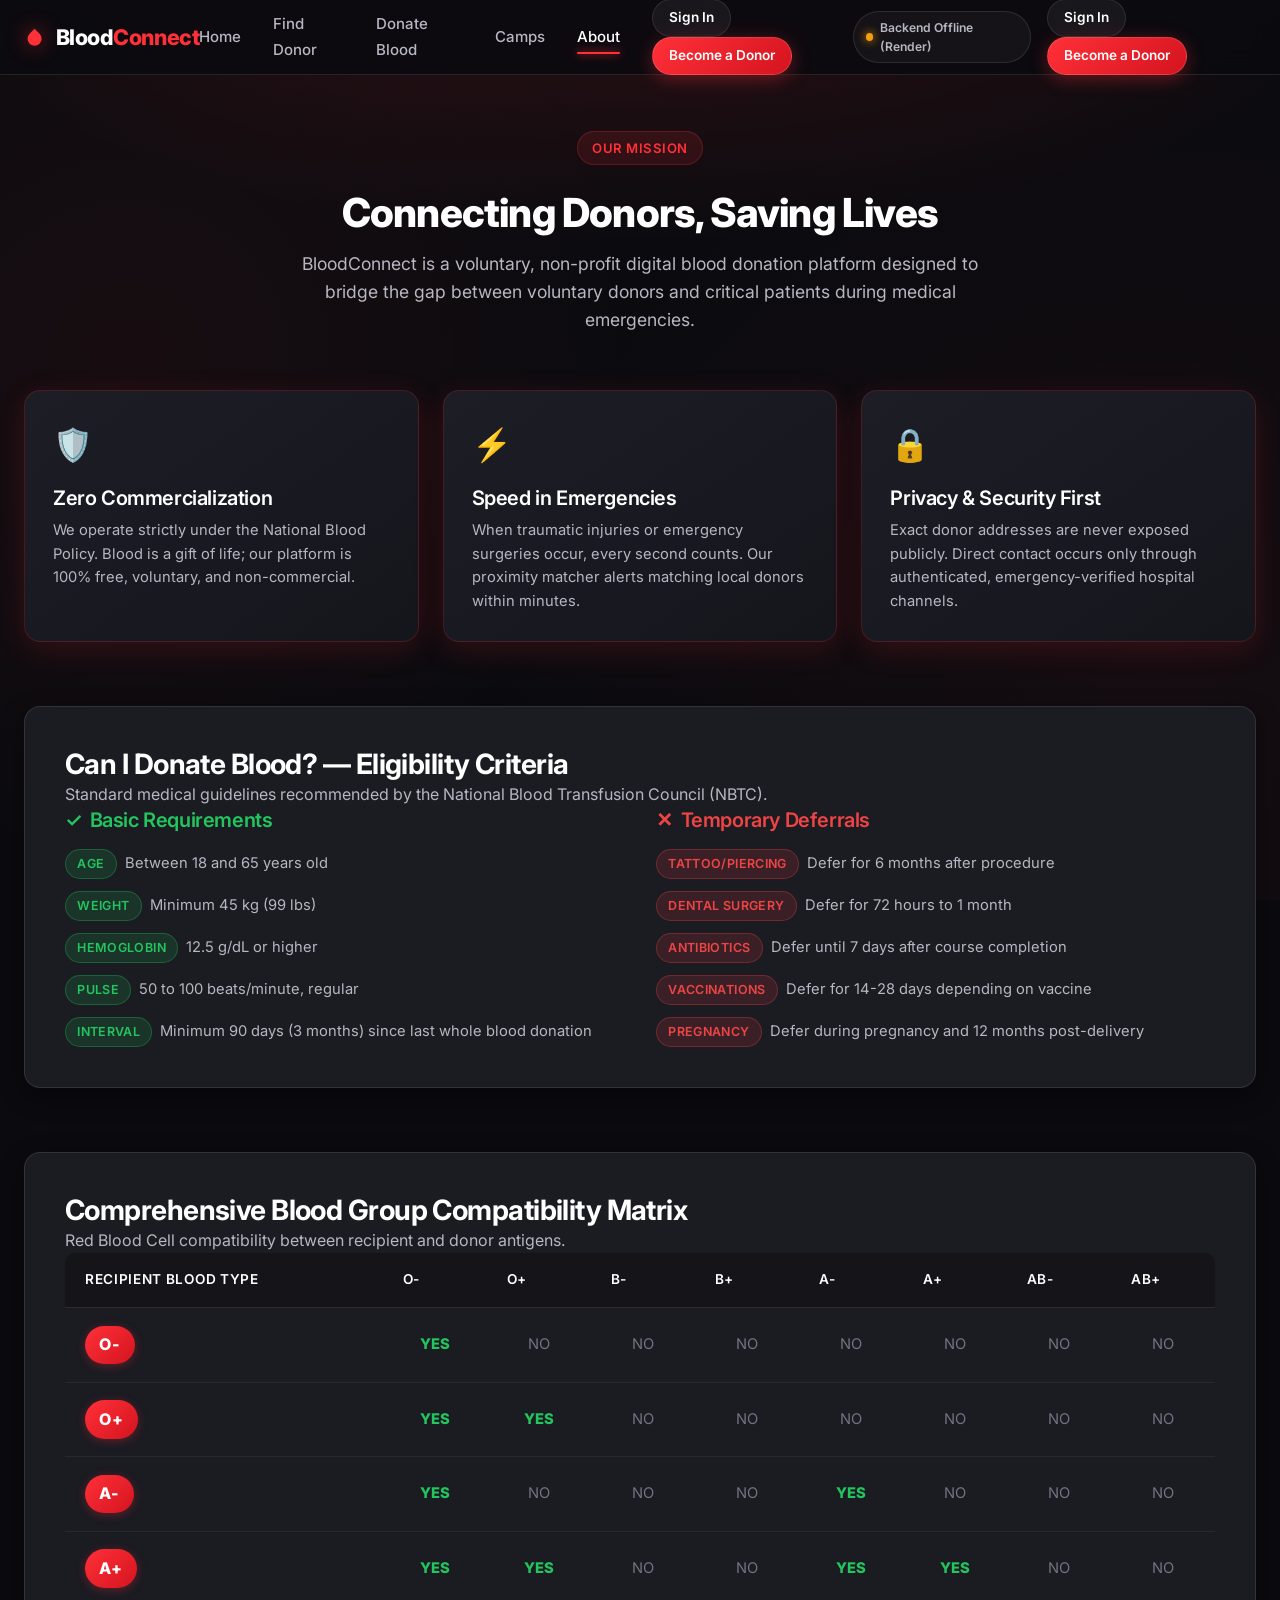
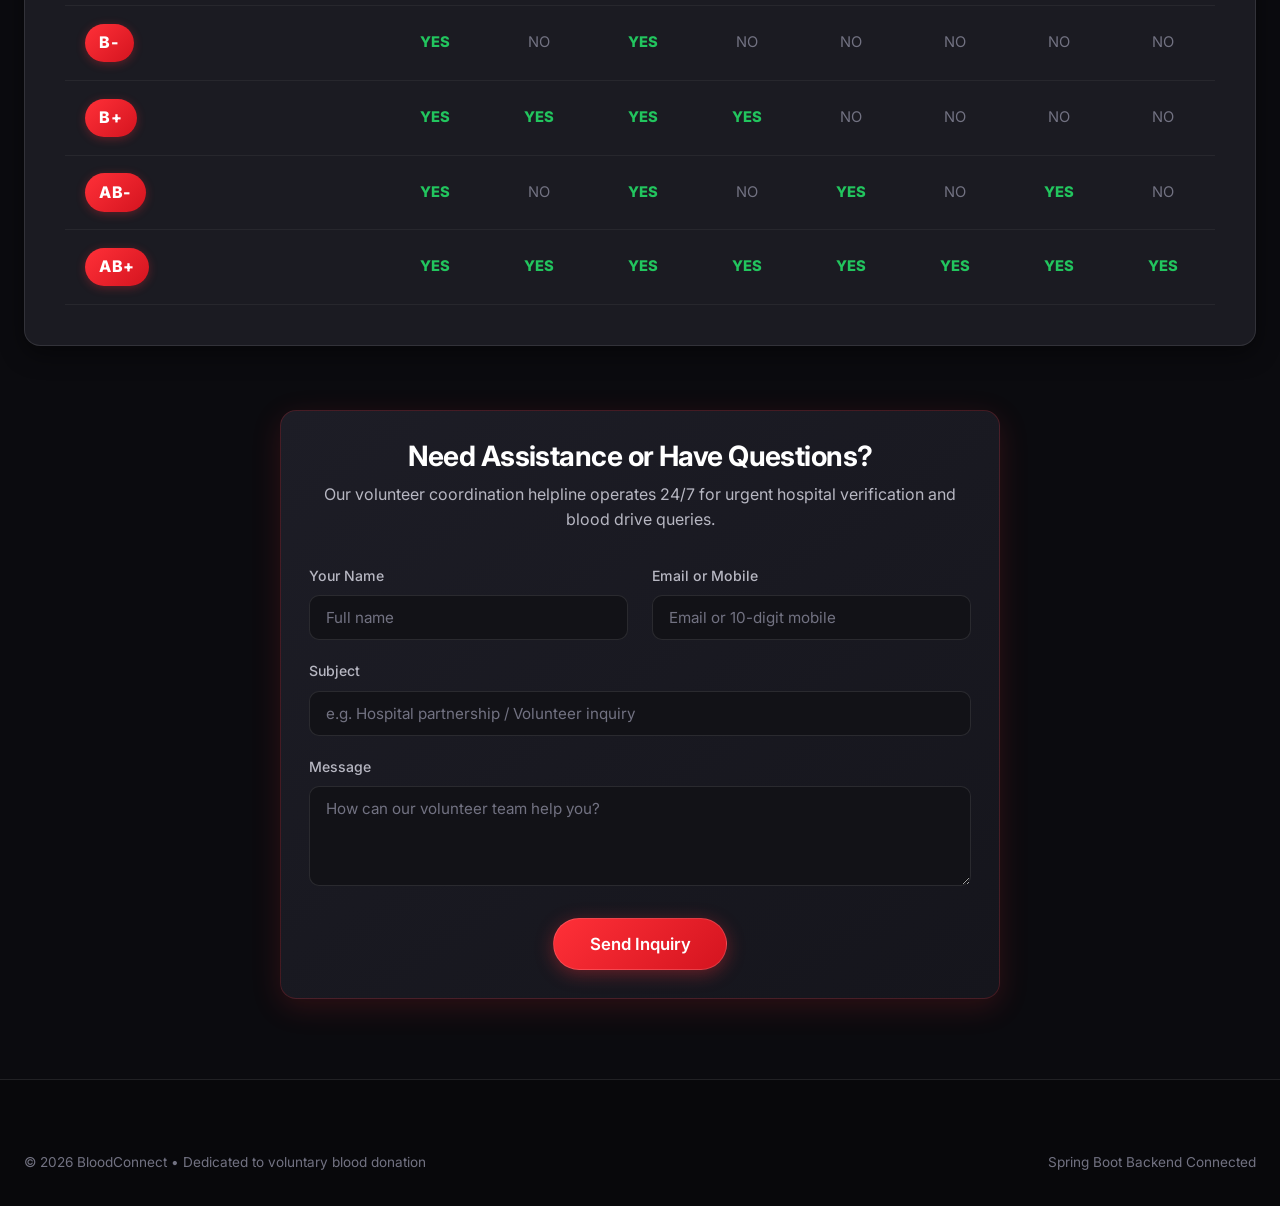
==== commit 5e9abe79: "Fix production API and CSRF configuration" ====
--- a/frontend/about.html
+++ b/frontend/about.html
@@ -300,7 +300,7 @@
     <div class="container">
       <div class="footer-bottom" style="border:none; padding:0;">
         <div>© 2026 BloodConnect • Dedicated to voluntary blood donation</div>
-        <div>Spring Boot Base URL: <code>http://localhost:8080</code></div>
+        <div>Spring Boot Backend Connected</div>
       </div>
     </div>
   </footer>
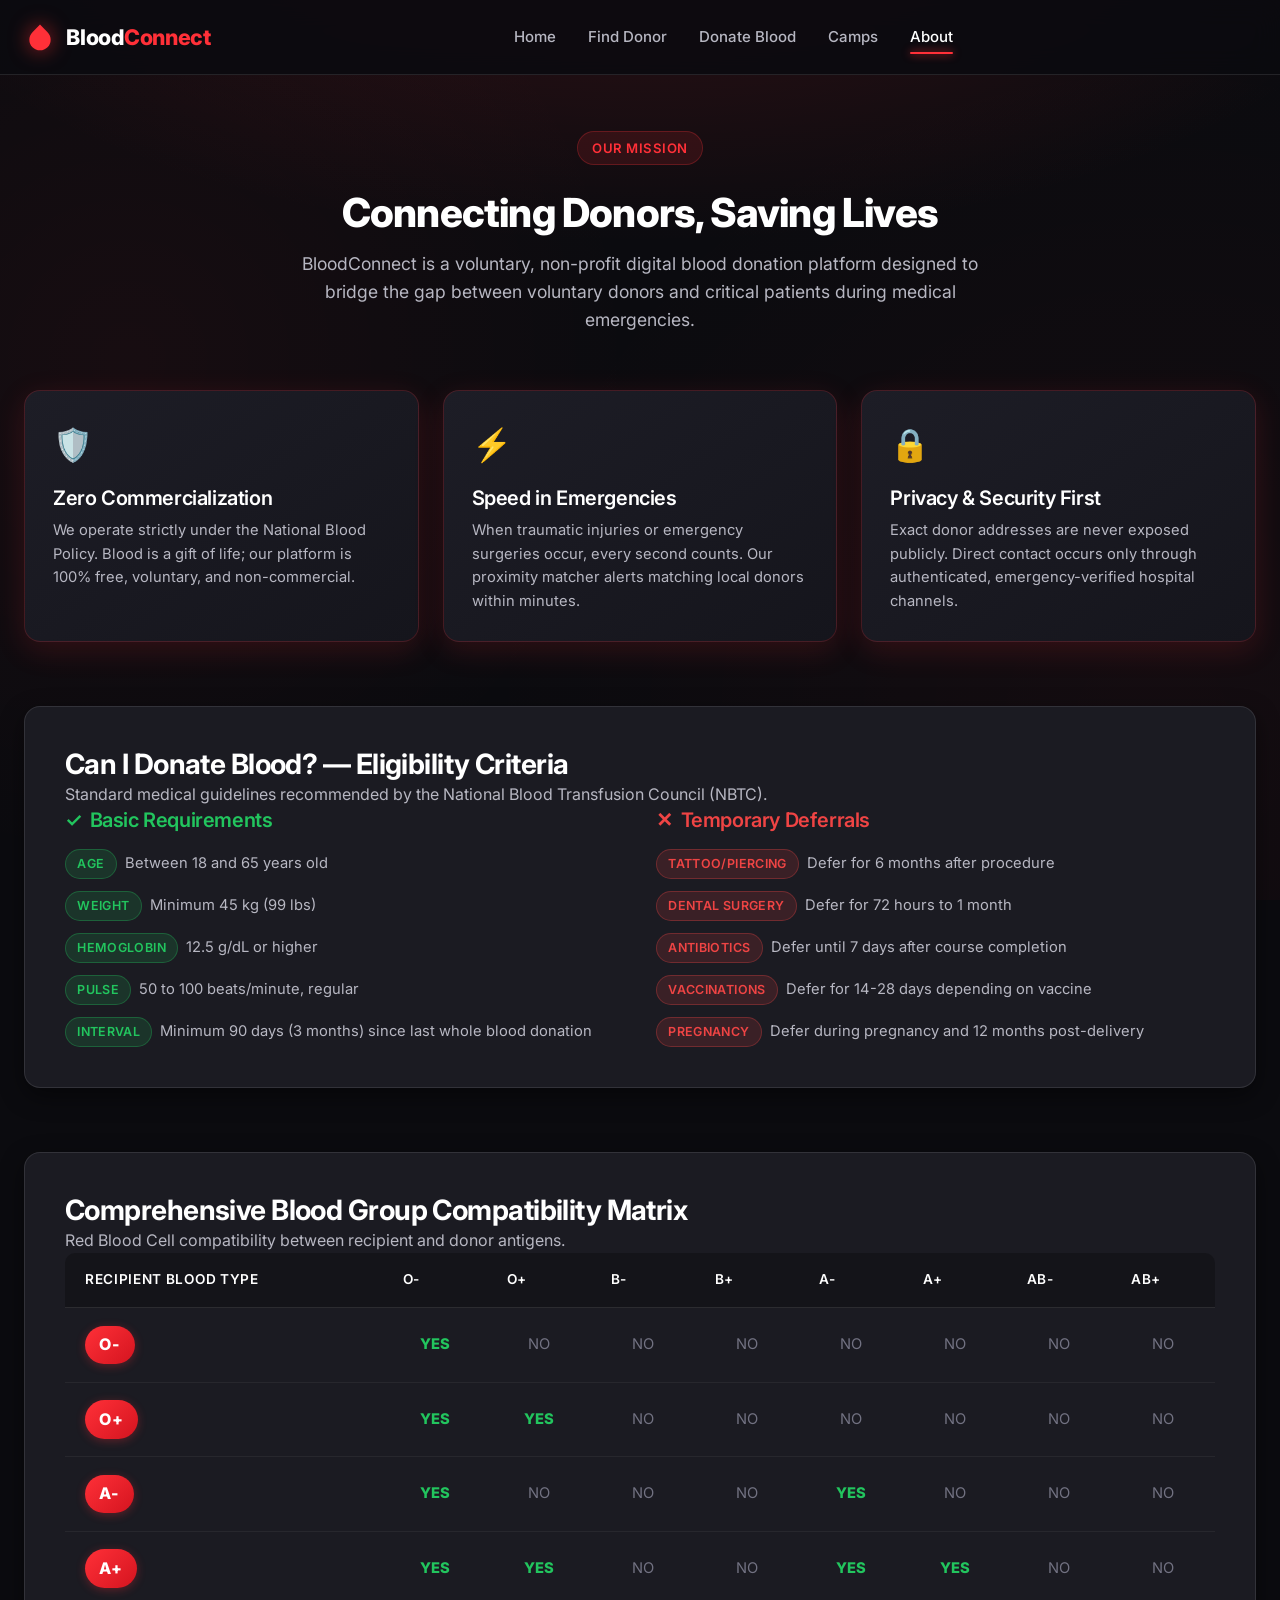
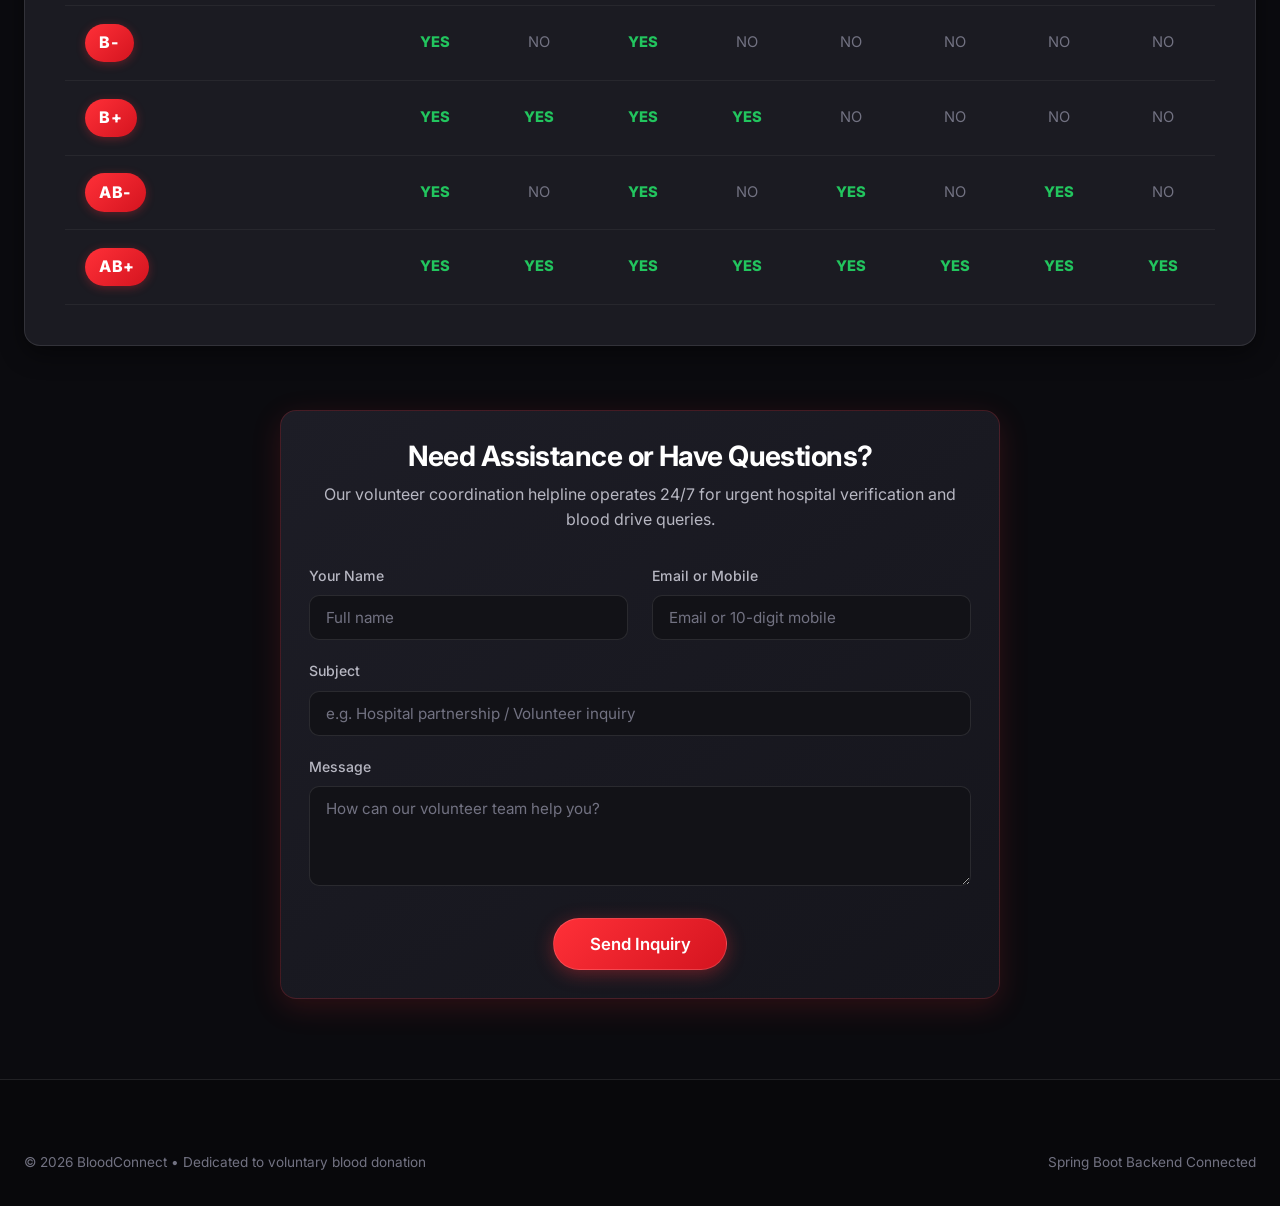
==== commit f30d3c5f: "ui fixes" ====
--- a/frontend/about.html
+++ b/frontend/about.html
@@ -26,14 +26,9 @@
         <li><a href="register.html" class="nav-link">Donate Blood</a></li>
         <li><a href="camps.html" class="nav-link">Camps</a></li>
         <li><a href="about.html" class="nav-link active">About</a></li>
-        <li class="nav-actions-mobile" id="nav-mobile-auth-actions"></li>
       </ul>
 
       <div class="nav-actions">
-        <div class="backend-status-pill" id="backend-status-indicator" title="Backend Status">
-          <span class="backend-status-dot offline"></span>
-          <span class="backend-status-text">Checking API...</span>
-        </div>
         <div id="nav-auth-actions"></div>
       </div>
 
--- a/frontend/css/components.css
+++ b/frontend/css/components.css
@@ -249,15 +249,13 @@
     display: flex;
   }
   .nav-link { width: 100%; font-size: 1.05rem; }
-  .nav-actions { display: none; }
-  .nav-menu .nav-actions-mobile {
+  .nav-actions {
     display: flex;
-    flex-direction: column;
-    width: 100%;
-    gap: 0.75rem;
-    margin-top: 1rem;
-    padding-top: 1rem;
-    border-top: 1px solid var(--border-color);
+    align-items: center;
+    gap: 0.5rem;
+  }
+  .user-profile-btn span:not(.badge) {
+    display: none;
   }
 }
 
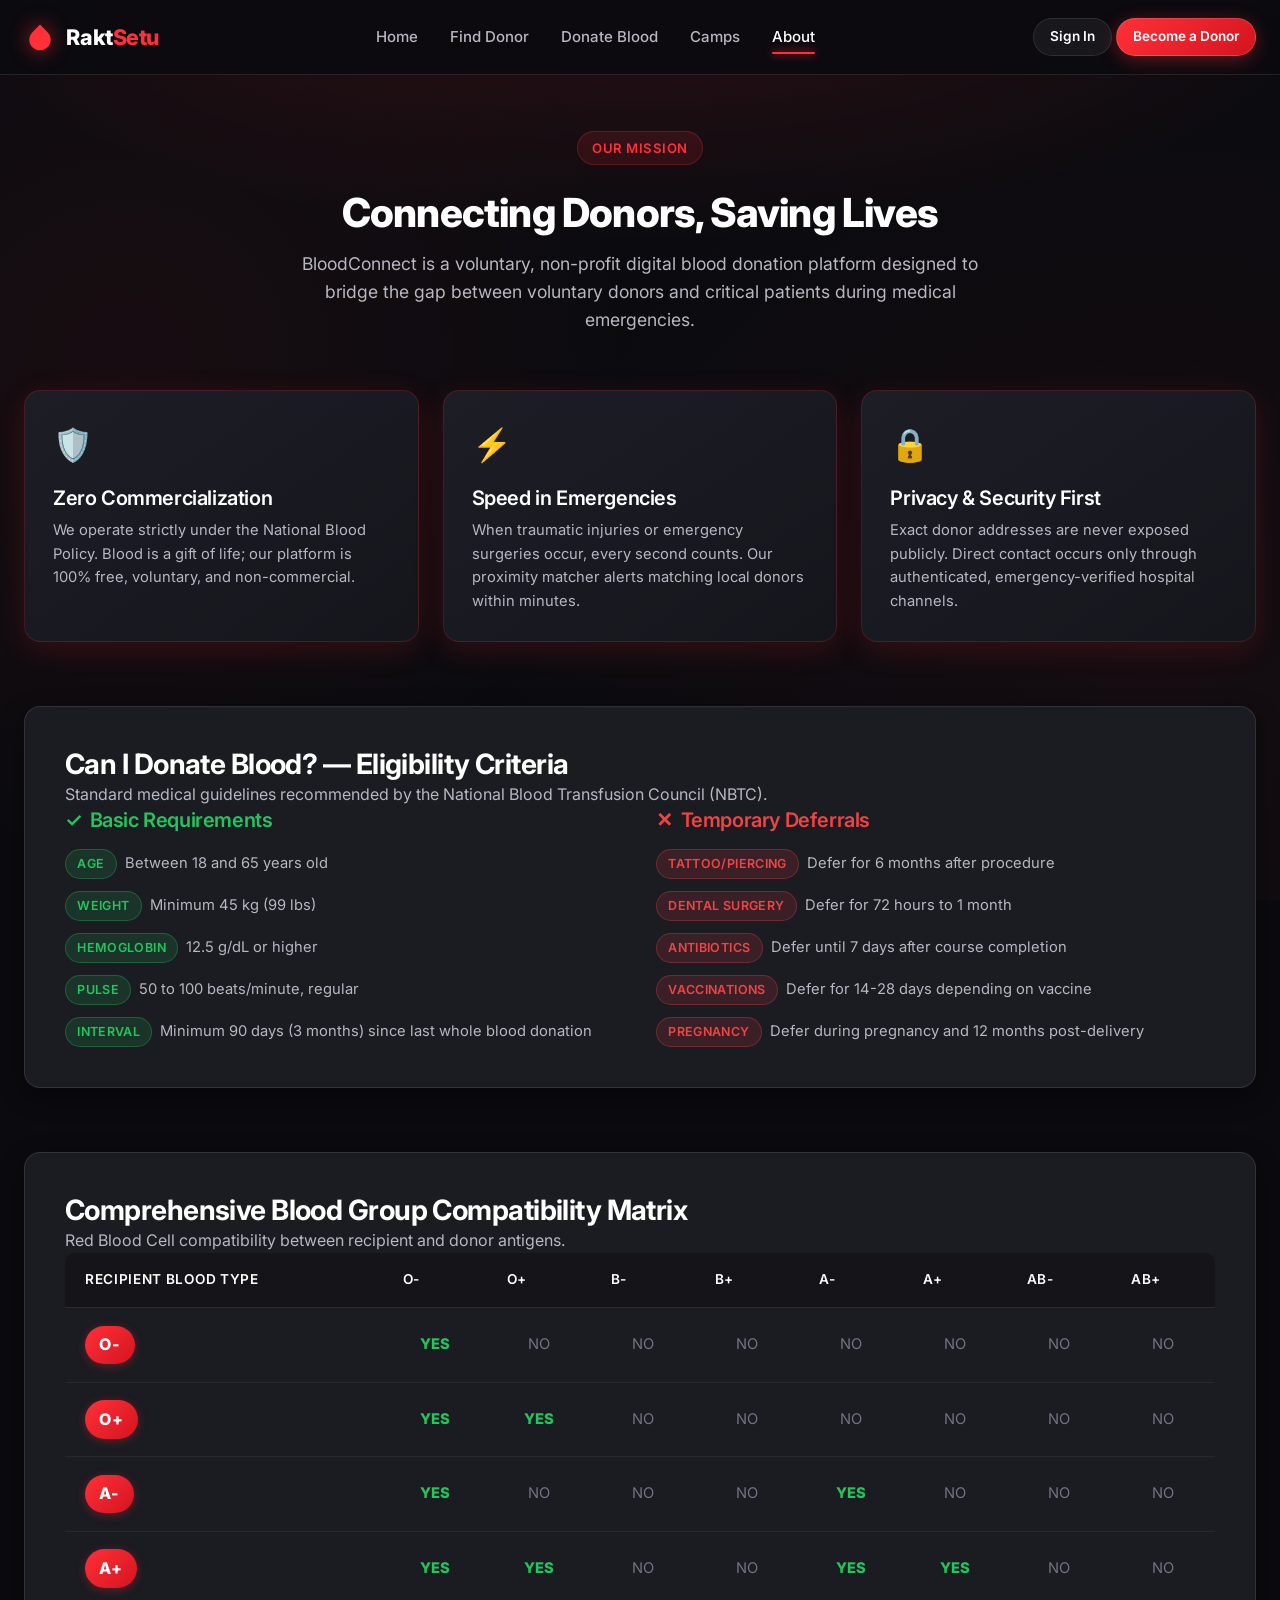
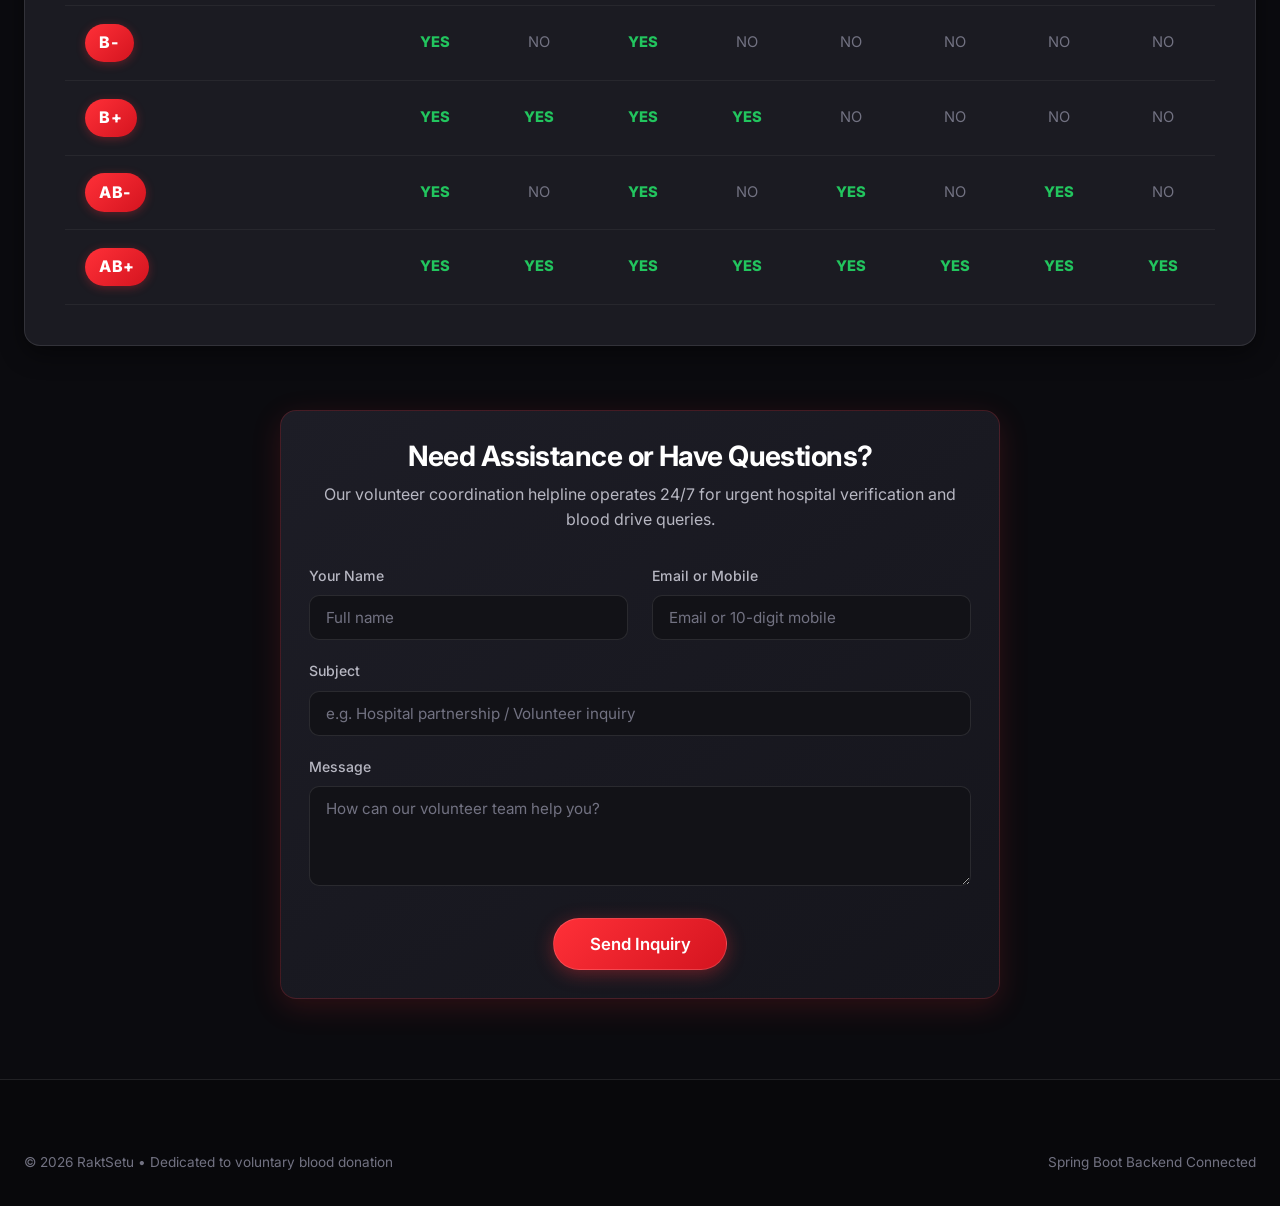
==== commit d5c8bb17: "Name change" ====
--- a/frontend/about.html
+++ b/frontend/about.html
@@ -3,7 +3,7 @@
 <head>
   <meta charset="UTF-8">
   <meta name="viewport" content="width=device-width, initial-scale=1.0">
-  <title>About Us & Donation Guidelines — BloodConnect</title>
+  <title>About Us & Donation Guidelines — RaktSetu</title>
   <link rel="stylesheet" href="css/style.css">
   <link rel="stylesheet" href="css/components.css">
   <link rel="icon" href="data:image/svg+xml,<svg xmlns='http://www.w3.org/2000/svg' viewBox='0 0 24 24' fill='%23FF3038'><path d='M12 2.69l5.66 5.66a8 8 0 1 1-11.31 0z'/></svg>">
@@ -17,7 +17,7 @@
         <svg viewBox="0 0 24 24" fill="none" xmlns="http://www.w3.org/2000/svg">
           <path d="M12 2.69l5.66 5.66a8 8 0 1 1-11.31 0z" fill="#FF3038"/>
         </svg>
-        <span>Blood<span class="highlight">Connect</span></span>
+        <span>Rakt<span class="highlight">Setu</span></span>
       </a>
 
       <ul class="nav-menu">
@@ -294,7 +294,7 @@
   <footer class="footer">
     <div class="container">
       <div class="footer-bottom" style="border:none; padding:0;">
-        <div>© 2026 BloodConnect • Dedicated to voluntary blood donation</div>
+        <div>© 2026 RaktSetu • Dedicated to voluntary blood donation</div>
         <div>Spring Boot Backend Connected</div>
       </div>
     </div>
